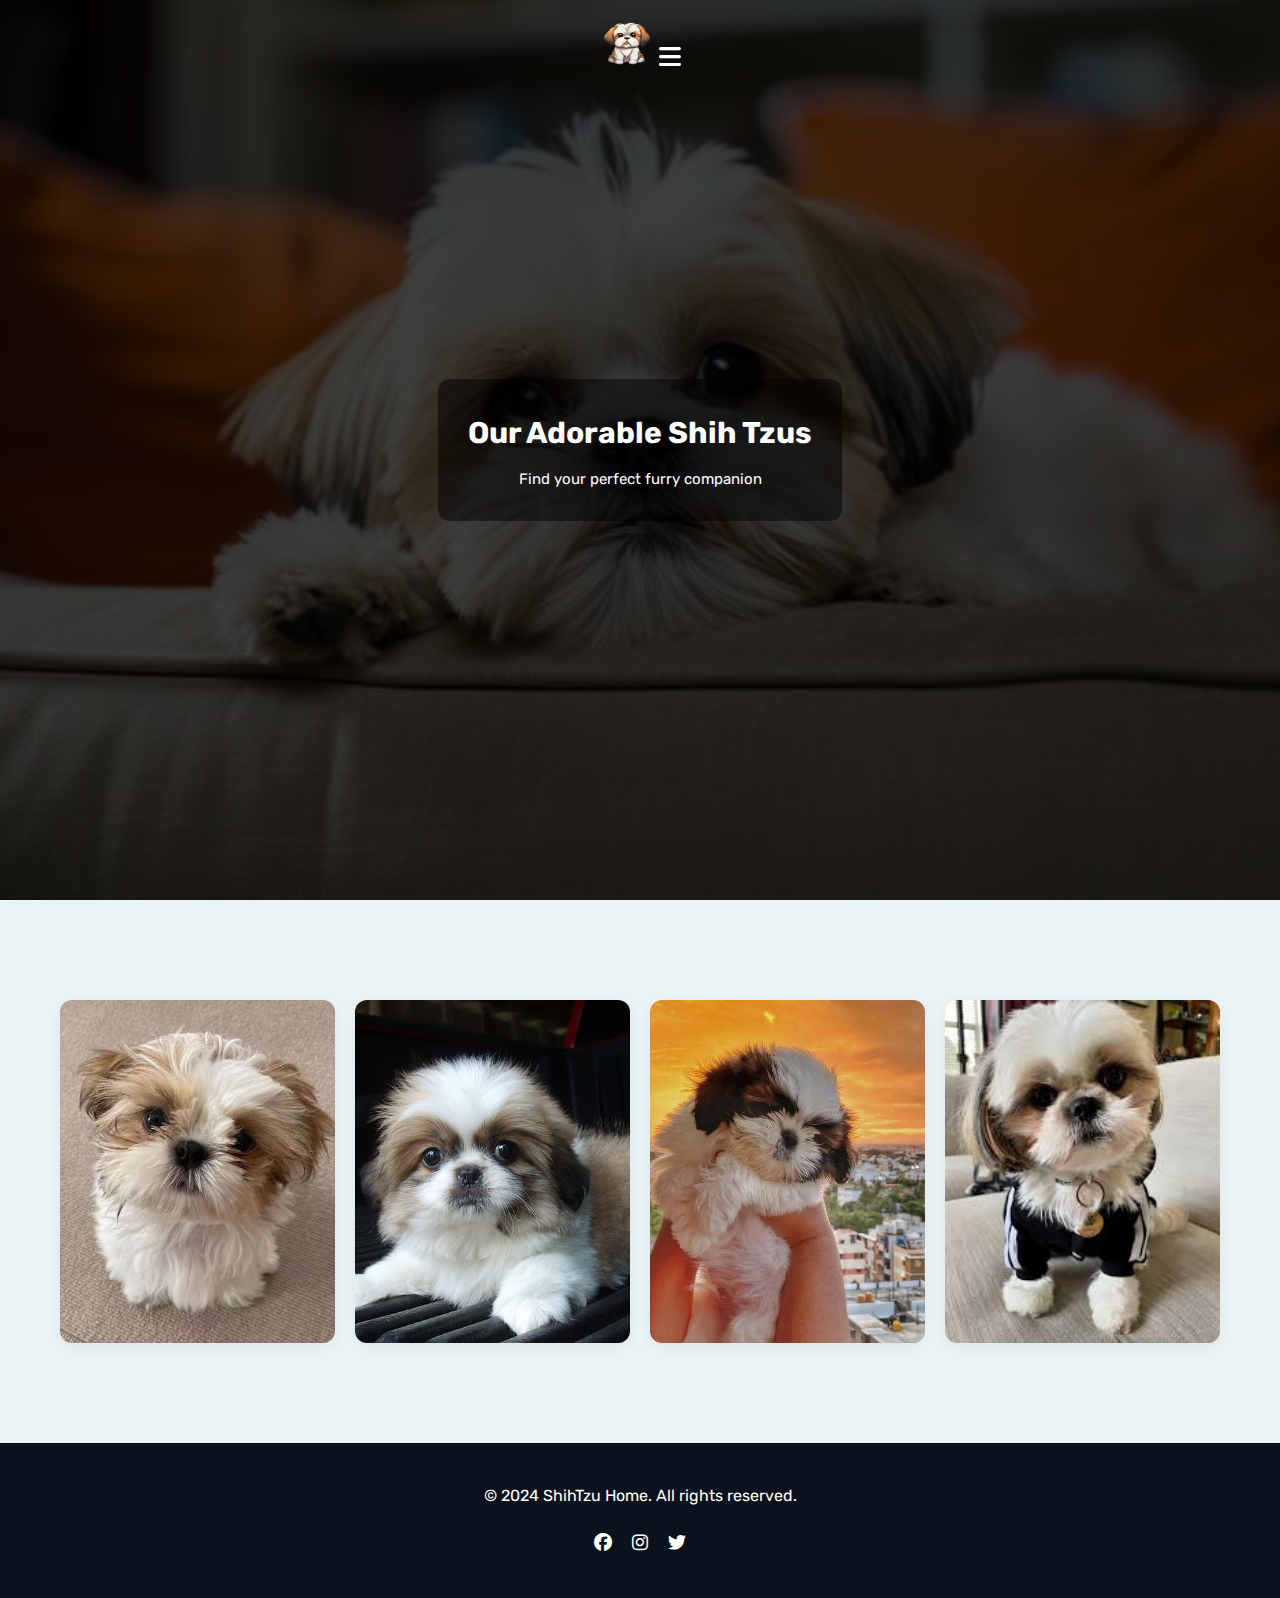
==== gallery.html @ 8b768bfc "Initial Project Files" ====
<!DOCTYPE html>
<html lang="en">
<head>
    <meta charset="UTF-8">
    <meta name="viewport" content="width=device-width, initial-scale=1.0">
    <title>ShihTzu Gallery - Adorable Puppies for Adoption</title>
    <link rel="stylesheet" href="style.css">
    <link href="https://fonts.googleapis.com/css2?family=Oswald:wght@500;700&family=Rubik:wght@400;500;700&display=swap" rel="stylesheet">
    <link rel="stylesheet" href="https://cdnjs.cloudflare.com/ajax/libs/font-awesome/6.1.1/css/all.min.css">
</head>
<body>
    <header class="header" data-header>
        <div class="container">
            <a href="index.html" class="logo">
                <img src="images/logo.png" alt="ShihTzu Logo" width="56" height="46">
            </a>

            <nav class="navbar" data-navbar>
                <button class="nav-close-btn" aria-label="Close menu" data-nav-toggler>
                    <i class="fas fa-times"></i>
                </button>

                <ul class="navbar-list">
                    <li class="navbar-item">
                        <a href="index.html" class="navbar-link" data-nav-link>Home</a>
                    </li>
                    <li class="navbar-item">
                        <a href="index.html#about" class="navbar-link" data-nav-link>About</a>
                    </li>
                    <li class="navbar-item">
                        <a href="gallery.html" class="navbar-link" data-nav-link>Adopt</a>
                    </li>
                    <li class="navbar-item">
                        <a href="contact.html" class="navbar-link" data-nav-link>Contact</a>
                    </li>
                </ul>
            </nav>

            <button class="nav-open-btn" aria-label="Open menu" data-nav-toggler>
                <i class="fas fa-bars"></i>
            </button>
        </div>
    </header>

    <main>
        
        
        <section class="banner" id="gallery">
            <div class="banner-overlay"></div>
            <div class="banner-content container">
                <h1 class="gallery-title">Our Adorable Shih Tzus</h1>
                <p class="gallery-subtitle">Find your perfect furry companion</p>
        </section>

        <section class="gallery">
            <div class="container">
                <div class="gallery-grid">
                    <div class="gallery-item">
                        <img src="images/pic1.jpeg" alt="Shih Tzu 1">
                        <div class="gallery-info">
                            <h3 class="dog-name">Max</h3>
                            <p class="dog-gender">Male</p>
                            <p class="dog-price">$500</p>
                        </div>
                    </div>
                    <div class="gallery-item">
                        <img src="images/pic2.jpg" alt="Shih Tzu 2">
                        <div class="gallery-info">
                            <h3 class="dog-name">Bella</h3>
                            <p class="dog-gender">Female</p>
                            <p class="dog-price">$550</p>
                        </div>
                    </div>
                    <div class="gallery-item">
                        <img src="images/pic3.jpeg" alt="Shih Tzu 3">
                        <div class="gallery-info">
                            <h3 class="dog-name">Charlie</h3>
                            <p class="dog-gender">Male</p>
                            <p class="dog-price">$600</p>
                        </div>
                    </div>
                    <div class="gallery-item">
                        <img src="images/pic4.jpeg" alt="Shih Tzu 4">
                        <div class="gallery-info">
                            <h3 class="dog-name">Luna</h3>
                            <p class="dog-gender">Female</p>
                            <p class="dog-price">$580</p>
                        </div>
                    </div>
                    <!-- Add more gallery items as needed -->
                </div>
            </div>
        </section>
    </main>

    <footer class="footer">
        <div class="container">
            <p>&copy; 2024 ShihTzu Home. All rights reserved.</p>
            <div class="social-links">
                <a href="#" class="social-link"><i class="fab fa-facebook"></i></a>
                <a href="#" class="social-link"><i class="fab fa-instagram"></i></a>
                <a href="#" class="social-link"><i class="fab fa-twitter"></i></a>
            </div>
        </div>
    </footer>

    <script src="script.js"></script>
</body>
</html>
---- style.css ----
/* Base Styles */
:root {
    /* Colors */
    --rich-black-fogra-29: hsl(222, 44%, 8%);
    --middle-blue-green_40: hsla(174, 64%, 71%, 0.4);
    --midnight-green: hsl(186, 100%, 19%);
    --midnight-green_a25: hsla(186, 100%, 19%, 0.25);
    --independence: hsl(236, 14%, 39%);
    --verdigris: hsl(182, 100%, 35%);
    --ming: hsl(186, 72%, 24%);
    --space-cadet: hsla(226, 45%, 24%);
    --eerie-black: hsl(0, 0%, 13%);
    --alice-blue: hsl(187, 25%, 94%);
    --gray-web: hsl(0, 0%, 50%);
    --gainsboro: hsl(0, 0%, 87%);
    --white: hsl(0, 0%, 100%);
    --white_a20: hsla(0, 0%, 100%, 0.2);
    --white_a10: hsla(0, 0%, 100%, 0.1);
    --black: hsl(0, 0%, 0%);
    
    /* Typography */
    --ff-oswald: 'Oswald', sans-serif;
    --ff-rubik: 'Rubik', sans-serif;
    
    --headline-lg: 5rem;
    --headline-md: 3rem;
    --headline-sm: 2rem;
    --title-lg: 1.8rem;
    --title-md: 1.5rem;
    --title-sm: 1.4rem;
    
    --fw-500: 500;
    --fw-700: 700;
    
    /* Spacing */
    --section-padding: 120px;
    
    /* Box Shadows */
    --shadow-1: 0px 2px 20px hsla(209, 36%, 72%, 0.2);
    --shadow-2: 0 4px 16px hsla(0, 0%, 0%, 0.06);
    
    /* Border Radius */
    --radius-circle: 50%;
    --radius-12: 12px;
    --radius-6: 6px;
    --radius-4: 4px;
    
    /* Transitions */
    --transition-1: 0.25s ease;
    --transition-2: 0.5s ease;
    --transition-3: 1s ease;
    --cubic-in: cubic-bezier(0.51, 0.03, 0.64, 0.28);
    --cubic-out: cubic-bezier(0.05, 0.83, 0.52, 0.97);
}

/* General Styles */
*,
*::before,
*::after {
    margin: 0;
    padding: 0;
    box-sizing: border-box;
}

html {
    font-size: 10px;
    scroll-behavior: smooth;
}

body {
    background-color: var(--white);
    font-family: var(--ff-rubik);
    font-size: 1.6rem;
    color: var(--independence);
    line-height: 1.6;
    overflow-x: hidden;
}

a {
    color: inherit;
    text-decoration: none;
}

img {
    height: auto;
    max-width: 100%;
}

button {
    background: none;
    border: none;
    font: inherit;
    cursor: pointer;
}

.container {
    max-width: 1200px;
    margin: 0 auto;
    padding: 0 20px;
}

/* Header Styles */
.header {
    position: fixed;
    top: 0;
    left: 0;
    width: 100%;
    z-index: 1000;
    transition: background-color 0.3s ease;
    display: flex;
    justify-content: space-between;
    align-items: center;
    padding: 20px;
}

.header.active {
    background-color: var(--rich-black-fogra-29);
}

.header .logo img {
    height: 46px;
}

.nav-open-btn,
.nav-close-btn {
    background: none;
    border: none;
    color: var(--white);
    font-size: 2.5rem;
    cursor: pointer;
}

.navbar {
    position: fixed;
    top: 0;
    right: -100%;
    width: 250px;
    height: 100%;
    background-color: var(--rich-black-fogra-29);
    transition: right 0.3s ease;
    z-index: 10;
}

.navbar.active {
    right: 0;
}

.navbar-top {
    padding: 20px;
    display: flex;
    justify-content: space-between;
    align-items: center;
}

.navbar-list {
    list-style: none;
    padding: 0;
}

.navbar-item {
    border-bottom: 1px solid var(--white_a10);
}

.navbar-link {
    display: block;
    padding: 15px;
    color: var(--white);
    text-transform: uppercase;
    text-decoration: none;
    font-weight: var(--fw-500);
    transition: background-color 0.3s ease;
}

.navbar-link:hover {
    background-color: var(--midnight-green_a25);
}

/* Banner Section */

.banner {
    background-image: url('images/banner1.jpg');
    background-size: cover;
    background-position: center;
    height: 100vh;
    position: relative;
    display: flex;
    align-items: center;
    justify-content: center;
    text-align: center;
    color: var(--white);
}

.banner-overlay {
    position: absolute;
    top: 0;
    left: 0;
    right: 0;
    bottom: 0;
    background-color: rgba(0, 0, 0, 0.5);
}

/* Gallery page banner */
.gallery-banner {
    background-image: url('images\banner2.jpg');
    background-size: cover;
    background-position: center;
    height: 300px;
    position: relative;
    display: flex;
    align-items: center;
    justify-content: center;
    text-align: center;
    color: var(--white);
}

/* Contact page banner */
.contact-banner {
    background-image: url('images/banner3.jpg');
    background-size: cover;
    background-position: center;
    height: 300px;
    position: relative;
    display: flex;
    align-items: center;
    justify-content: center;
    text-align: center;
    color: var(--white);
}

.banner::before {
    content: '';
    position: absolute;
    top: 0;
    left: 0;
    right: 0;
    bottom: 0;
    background-color: rgba(0, 0, 0, 0.5);
}

.banner-content {
    position: relative;
    z-index: 1;
    background: rgba(0, 0, 0, 0.5);
    padding: 30px;
    border-radius: var(--radius-12);
}

.banner-title {
    font-size: var(--headline-lg);
    margin-bottom: 20px;
}

.banner-description {
    font-size: var(--title-md);
    margin-bottom: 20px;
}

.btn {
    display: inline-block;
    padding: 10px 20px;
    background-color: var(--verdigris);
    color: var(--white);
    border-radius: var(--radius-6);
    font-weight: var(--fw-500);
    margin: 10px;
    transition: background-color 0.3s ease, transform 0.3s ease;
}

.btn:hover {
    background-color: var(--ming);
    transform: scale(1.05);
}

/* About Section */
.about {
    padding: 60px 20px;
    background-color: var(--alice-blue);
    text-align: center;
    box-shadow: var(--shadow-2);
    border-radius: var(--radius-12);
    margin: 20px 0;
}

.section-title {
    font-size: var(--headline-md);
    margin-bottom: 10px;
    color: var(--midnight-green);
}

.section-description {
    font-size: var(--title-md);
    margin-bottom: 20px;
    color: var(--independence);
}

/* Gallery Styles */
.gallery {
    padding: 60px 20px;
    background-color: var(--alice-blue);
}

.gallery-grid {
    display: grid;
    grid-template-columns: repeat(auto-fit, minmax(250px, 1fr));
    gap: 20px;
}

.gallery-item {
    position: relative;
    overflow: hidden;
    border-radius: var(--radius-12);
    box-shadow: var(--shadow-2);
}

.gallery-item img {
    width: 100%;
    height: auto;
    display: block;
    transition: transform 0.3s ease;
}

.gallery-item:hover img {
    transform: scale(1.1);
}

.gallery-info {
    position: absolute;
    bottom: 0;
    left: 0;
    width: 100%;
    background: rgba(0, 0, 0, 0.7);
    color: var(--white);
    padding: 10px;
    text-align: center;
    transition: opacity 0.3s ease;
    opacity: 0;
}

.gallery-item:hover .gallery-info {
    opacity: 1;
}

.gallery-price {
    font-size: var(--title-md);
    margin-bottom: 5px;
}

/* Contact Page Styles */
.contact {
    padding: 60px 20px;
    background-color: var(--white);
    text-align: center;
}

.contact-form {
    max-width: 600px;
    margin: 0 auto;
    padding: 20px;
    background-color: var(--alice-blue);
    border-radius: var(--radius-12);
    box-shadow: var(--shadow-2);
}

.contact-form input,
.contact-form textarea {
    width: 100%;
    padding: 10px;
    margin: 10px 0;
    border: 1px solid var(--gray-web);
    border-radius: var(--radius-4);
    font-size: var(--title-sm);
    transition: border-color 0.3s ease;
}

.contact-form input:focus,
.contact-form textarea:focus {
    border-color: var(--verdigris);
    outline: none;
}

.contact-form button {
    display: inline-block;
    padding: 10px 20px;
    background-color: var(--verdigris);
    color: var(--white);
    font-size: var(--title-md);
    border: none;
    border-radius: var(--radius-6);
    cursor: pointer;
    transition: background-color 0.3s ease, transform 0.3s ease;
}

.contact-form button:hover {
    background-color: var(--ming);
    transform: scale(1.05);
}

/* Footer Styles */
.footer {
    padding: 20px;
    background-color: var(--rich-black-fogra-29);
    color: var(--white);
    text-align: center;
}

/* Animations */
@keyframes fadeIn {
    from {
        opacity: 0;
        transform: translateY(20px);
    }
    to {
        opacity: 1;
        transform: translateY(0);
    }
}

@keyframes pulse {
    0% {
        transform: scale(1);
    }
    50% {
        transform: scale(1.1);
    }
    100% {
        transform: scale(1);
    }
}

/* Responsive Styles */
@media (max-width: 1200px) {
    .gallery-item {
        width: calc(33.333% - 20px);
    }
}

@media (max-width: 768px) {
    .gallery-item {
        width: calc(50% - 20px);
    }
    
    .banner-title {
        font-size: var(--headline-md);
    }
    
    .banner-description {
        font-size: var(--title-sm);
    }
}

@media (max-width: 480px) {
    .gallery-item {
        width: calc(100% - 20px);
    }
    
    .banner-title {
        font-size: var(--headline-sm);
    }
    
    .section-title {
        font-size: var(--headline-sm);
    }
    
    .btn {
        padding: 8px 16px;
        font-size: var(--title-sm);
    }
}


/* Add these new styles to your existing CSS file */

/* About Features */
.about-features {
    display: flex;
    justify-content: space-around;
    flex-wrap: wrap;
    margin-top: 40px;
}

.feature {
    flex-basis: calc(33.333% - 40px);
    text-align: center;
    padding: 20px;
    margin-bottom: 20px;
}

.feature-icon {
    font-size: 3rem;
    color: var(--verdigris);
    margin-bottom: 15px;
}

.feature-title {
    font-size: var(--title-md);
    margin-bottom: 10px;
}

.feature-description {
    font-size: var(--title-sm);
}

/* Testimonials */
.testimonials {
    background-color: var(--alice-blue);
    padding: 60px 0;
}

.testimonial-slider {
    display: flex;
    overflow-x: auto;
    scroll-snap-type: x mandatory;
    scroll-behavior: smooth;
    -webkit-overflow-scrolling: touch;
}

.testimonial {
    flex: 0 0 100%;
    scroll-snap-align: start;
    padding: 20px;
    background-color: var(--white);
    border-radius: var(--radius-12);
    box-shadow: var(--shadow-2);
    margin-right: 20px;
}

.testimonial-text {
    font-style: italic;
    margin-bottom: 10px;
}

.testimonial-author {
    font-weight: var(--fw-700);
    color: var(--verdigris);
}

/* Footer */
.footer {
    padding: 40px 0;
}

.social-links {
    display: flex;
    justify-content: center;
    margin-top: 20px;
}

.social-link {
    font-size: 1.8rem;
    color: var(--white);
    margin: 0 10px;
    transition: color 0.3s ease;
}

.social-link:hover {
    color: var(--verdigris);
}

/* Button styles */
.btn-secondary {
    background-color: transparent;
    border: 2px solid var(--white);
}

.btn-secondary:hover {
    background-color: var(--white);
    color: var(--verdigris);
}

/* Responsive adjustments */
@media (max-width: 768px) {
    .feature {
        flex-basis: calc(50% - 40px);
    }
}

@media (max-width: 480px) {
    .feature {
        flex-basis: 100%;
    }
}


/* Add these new styles and modify existing ones in your style.css file */

/* Gallery Banner */
.gallery-banner {
    background-image: url('images/puppy-banner.jpg'); /* Replace with your cute puppy banner image */
    background-size: cover;
    background-position: center;
    height: 300px;
    position: relative;
    display: flex;
    align-items: center;
    justify-content: center;
    text-align: center;
    color: var(--white);
}

.banner-overlay {
    position: absolute;
    top: 0;
    left: 0;
    right: 0;
    bottom: 0;
    background-color: rgba(0, 0, 0, 0.5);
}

.gallery-title {
    font-size: var(--headline-md);
    margin-bottom: 10px;
    position: relative;
    z-index: 1;
}

.gallery-subtitle {
    font-size: var(--title-md);
    position: relative;
    z-index: 1;
}

/* Gallery Grid */
.gallery-grid {
    display: grid;
    grid-template-columns: repeat(auto-fill, minmax(250px, 1fr));
    gap: 20px;
    padding: 40px 0;
}

.gallery-item {
    position: relative;
    overflow: hidden;
    border-radius: var(--radius-12);
    box-shadow: var(--shadow-2);
    transition: transform 0.3s ease;
}

.gallery-item:hover {
    transform: scale(1.05);
}

.gallery-item img {
    width: 100%;
    height: 100%;
    object-fit: cover;
    transition: transform 0.3s ease;
}

.gallery-info {
    position: absolute;
    bottom: 0;
    left: 0;
    right: 0;
    background: linear-gradient(to top, rgba(0,0,0,0.8), transparent);
    color: var(--white);
    padding: 20px;
    transform: translateY(100%);
    transition: transform 0.3s ease;
}

.gallery-item:hover .gallery-info {
    transform: translateY(0);
}

.dog-name {
    font-size: var(--title-lg);
    margin-bottom: 5px;
    text-shadow: 2px 2px 4px rgba(0,0,0,0.5);
}

.dog-gender {
    font-size: var(--title-sm);
    margin-bottom: 5px;
    font-style: italic;
}

.dog-price {
    font-size: var(--title-md);
    font-weight: var(--fw-700);
    color: var(--verdigris);
}

/* Responsive adjustments */
@media (max-width: 768px) {
    .gallery-grid {
        grid-template-columns: repeat(auto-fill, minmax(200px, 1fr));
    }
}

@media (max-width: 480px) {
    .gallery-grid {
        grid-template-columns: 1fr;
    }
}


/* Contact Page Styles */
.contact-banner {
    background-image: url('images/contact-banner.jpg'); /* Replace with a cute Shih Tzu image */
    background-size: cover;
    background-position: center;
    height: 300px;
    position: relative;
    display: flex;
    align-items: center;
    justify-content: center;
    text-align: center;
    color: var(--white);
}

.contact-banner .banner-overlay {
    position: absolute;
    top: 0;
    left: 0;
    right: 0;
    bottom: 0;
    background-color: rgba(0, 0, 0, 0.5);
}

.contact-title {
    font-size: var(--headline-md);
    margin-bottom: 10px;
    position: relative;
    z-index: 1;
}

.contact-subtitle {
    font-size: var(--title-md);
    position: relative;
    z-index: 1;
}

.contact-section {
    padding: 60px 0;
    background-color: var(--alice-blue);
}

.contact-wrapper {
    display: flex;
    justify-content: space-between;
    gap: 40px;
}

.contact-info,
.contact-form {
    flex: 1;
    background-color: var(--white);
    padding: 30px;
    border-radius: var(--radius-12);
    box-shadow: var(--shadow-2);
}

.contact-info h2,
.contact-form h2 {
    color: var(--midnight-green);
    margin-bottom: 20px;
}

.contact-list {
    list-style-type: none;
    padding: 0;
}

.contact-list li {
    margin-bottom: 15px;
    display: flex;
    align-items: center;
}

.contact-list i {
    color: var(--verdigris);
    margin-right: 10px;
    font-size: 1.2em;
}

.contact-info .social-links {
    margin-top: 20px;
}

.contact-info .social-link {
    font-size: 1.5em;
    color: var(--verdigris);
    margin-right: 15px;
    transition: color 0.3s ease;
}

.contact-info .social-link:hover {
    color: var(--midnight-green);
}

.form-group {
    margin-bottom: 20px;
}

.form-group input,
.form-group textarea {
    width: 100%;
    padding: 10px;
    border: 1px solid var(--gainsboro);
    border-radius: var(--radius-4);
    font-size: var(--title-sm);
    transition: border-color 0.3s ease;
}

.form-group input:focus,
.form-group textarea:focus {
    border-color: var(--verdigris);
    outline: none;
}

.form-group textarea {
    height: 150px;
    resize: vertical;
}

.btn-primary {
    background-color: var(--verdigris);
    color: var(--white);
    padding: 10px 20px;
    border: none;
    border-radius: var(--radius-4);
    font-size: var(--title-md);
    cursor: pointer;
    transition: background-color 0.3s ease, transform 0.3s ease;
}

.btn-primary:hover {
    background-color: var(--midnight-green);
    transform: translateY(-2px);
}

@media (max-width: 768px) {
    .contact-wrapper {
        flex-direction: column;
    }
}
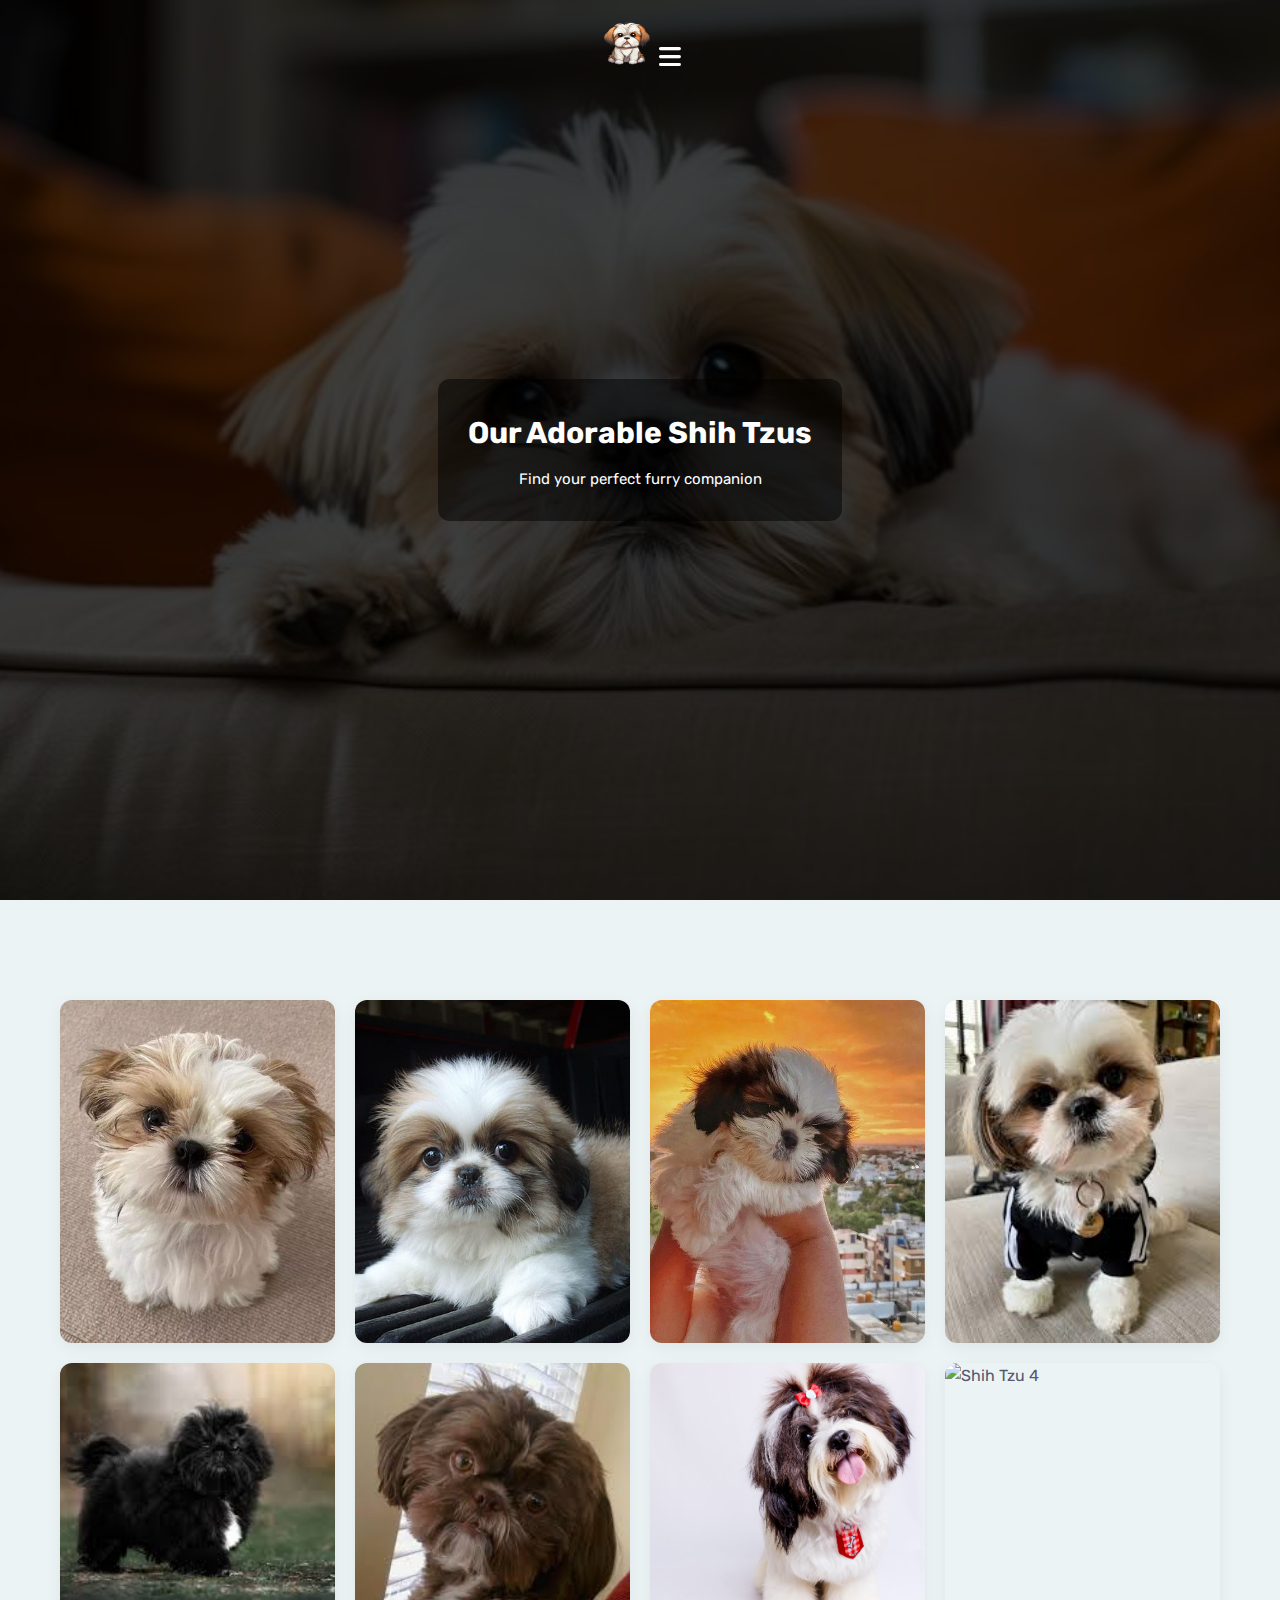
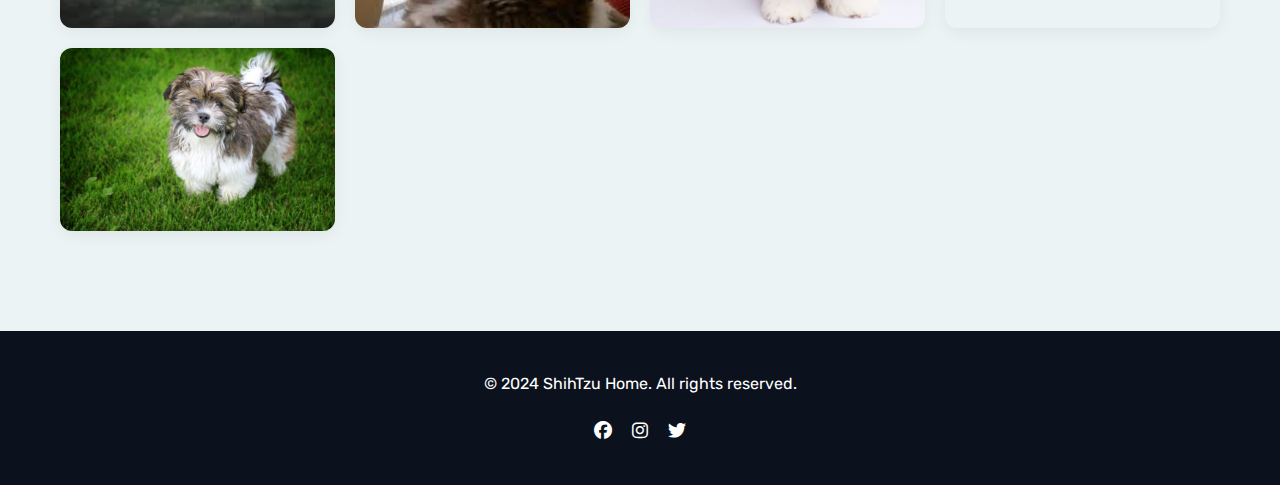
==== commit fd32bd66: "new dogs added" ====
--- a/gallery.html
+++ b/gallery.html
@@ -58,15 +58,15 @@
                     <div class="gallery-item">
                         <img src="images/pic1.jpeg" alt="Shih Tzu 1">
                         <div class="gallery-info">
-                            <h3 class="dog-name">Max</h3>
+                            <h3 class="dog-name">Puppy</h3>
                             <p class="dog-gender">Male</p>
-                            <p class="dog-price">$500</p>
+                            <p class="dog-price">$830</p>
                         </div>
                     </div>
                     <div class="gallery-item">
                         <img src="images/pic2.jpg" alt="Shih Tzu 2">
                         <div class="gallery-info">
-                            <h3 class="dog-name">Bella</h3>
+                            <h3 class="dog-name">Taco</h3>
                             <p class="dog-gender">Female</p>
                             <p class="dog-price">$550</p>
                         </div>
@@ -74,17 +74,57 @@
                     <div class="gallery-item">
                         <img src="images/pic3.jpeg" alt="Shih Tzu 3">
                         <div class="gallery-info">
-                            <h3 class="dog-name">Charlie</h3>
+                            <h3 class="dog-name">Pakodi</h3>
                             <p class="dog-gender">Male</p>
-                            <p class="dog-price">$600</p>
+                            <p class="dog-price">$650</p>
                         </div>
                     </div>
                     <div class="gallery-item">
                         <img src="images/pic4.jpeg" alt="Shih Tzu 4">
                         <div class="gallery-info">
-                            <h3 class="dog-name">Luna</h3>
+                            <h3 class="dog-name">Burito</h3>
                             <p class="dog-gender">Female</p>
-                            <p class="dog-price">$580</p>
+                            <p class="dog-price">$940</p>
+                        </div>
+                    </div>
+                    <div class="gallery-item">
+                        <img src="images/pic5.jpeg" alt="Shih Tzu 4">
+                        <div class="gallery-info">
+                            <h3 class="dog-name">Setu</h3>
+                            <p class="dog-gender">Female</p>
+                            <p class="dog-price">$730</p>
+                        </div>
+                    </div>
+                    <div class="gallery-item">
+                        <img src="images/pic6.jpeg" alt="Shih Tzu 4">
+                        <div class="gallery-info">
+                            <h3 class="dog-name">Bablu</h3>
+                            <p class="dog-gender">Female</p>
+                            <p class="dog-price">$890</p>
+                        </div>
+                    </div>
+                    <div class="gallery-item">
+                        <img src="images/pic7.jpg" alt="Shih Tzu 4">
+                        <div class="gallery-info">
+                            <h3 class="dog-name">Oreo</h3>
+                            <p class="dog-gender">Female</p>
+                            <p class="dog-price">$750</p>
+                        </div>
+                    </div>
+                    <div class="gallery-item">
+                        <img src="images/pic8.jpeg" alt="Shih Tzu 4">
+                        <div class="gallery-info">
+                            <h3 class="dog-name">Laddoo</h3>
+                            <p class="dog-gender">Male</p>
+                            <p class="dog-price">$Priceless</p>
+                        </div>
+                    </div>
+                    <div class="gallery-item">
+                        <img src="images/pic9.jpg" alt="Shih Tzu 4">
+                        <div class="gallery-info">
+                            <h3 class="dog-name">Racoon</h3>
+                            <p class="dog-gender">Female</p>
+                            <p class="dog-price">$1000</p>
                         </div>
                     </div>
                     <!-- Add more gallery items as needed -->
